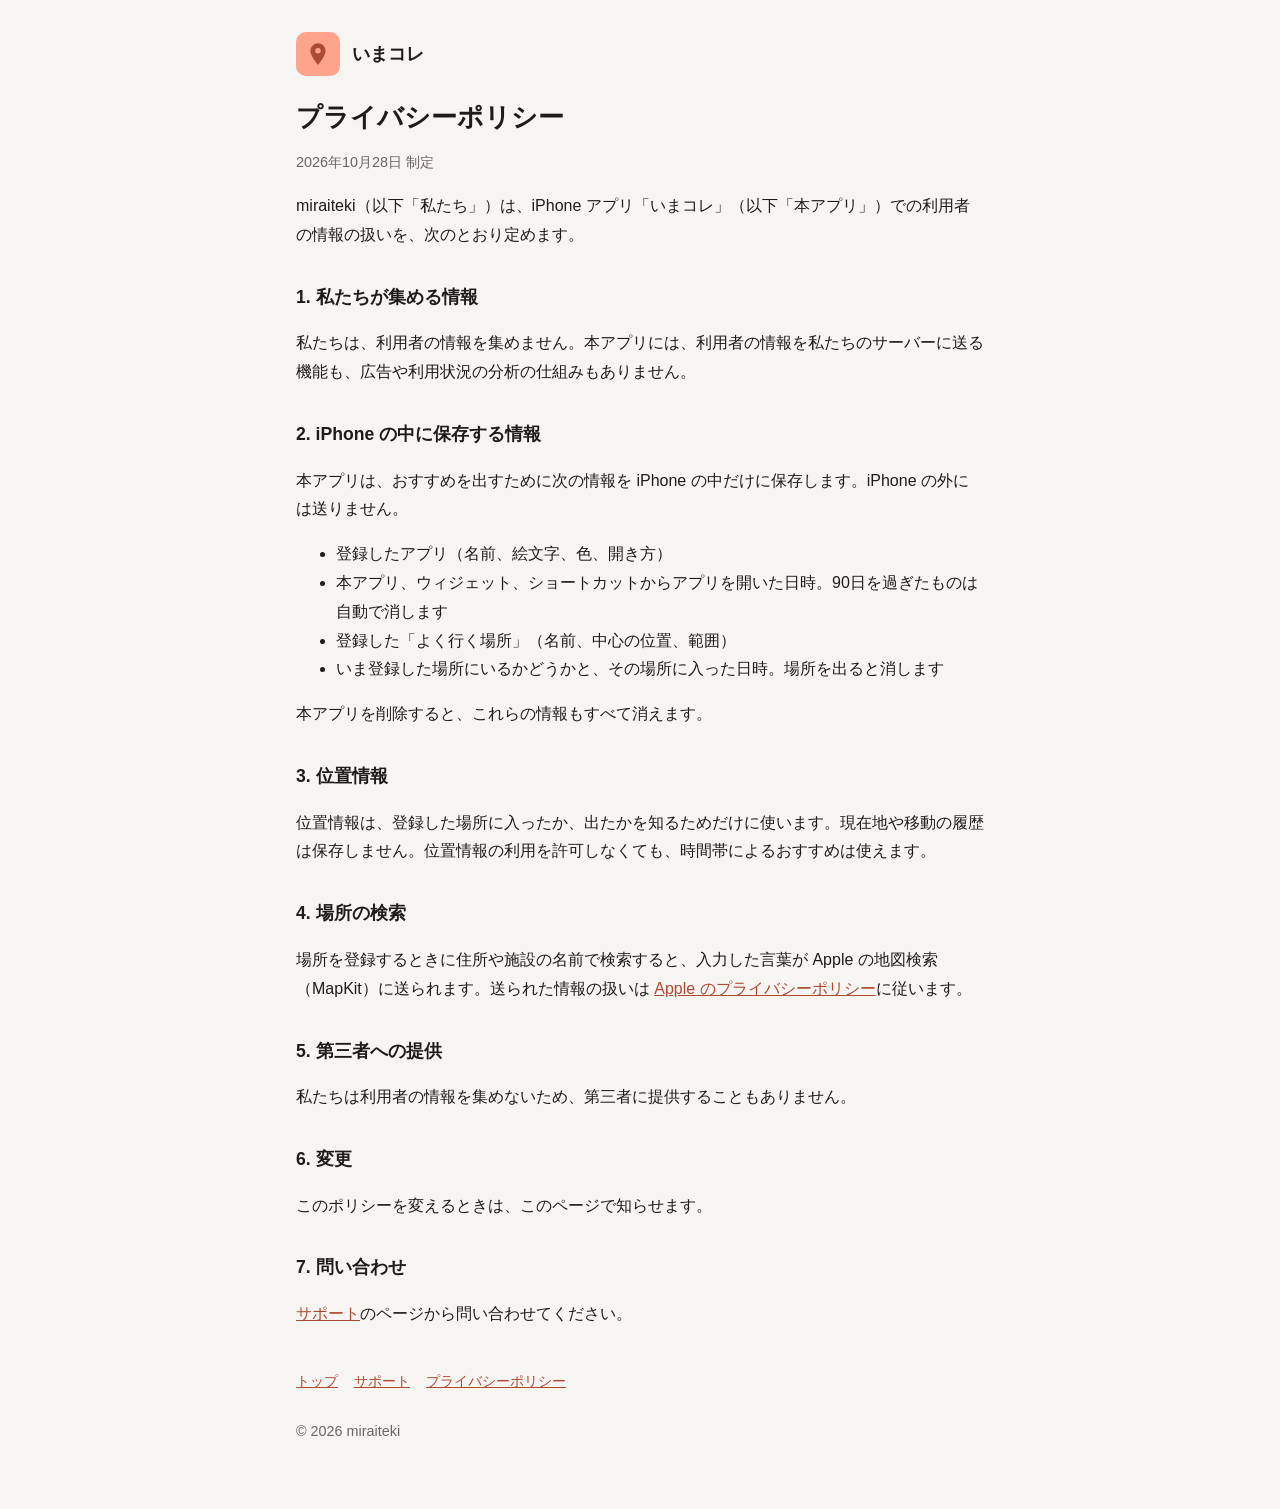
==== privacy.html @ 2f4b1772 "サポートページとプライバシーポリシーを公開する Co-Authored-By: Claude Opus 5.5 <noreply@anthropic.com>" ====
<!doctype html>
<html lang="ja">
<head>
<meta charset="utf-8">
<meta name="viewport" content="width=device-width, initial-scale=1">
<title>プライバシーポリシー - いまコレ</title>
<link rel="stylesheet" href="style.css">
</head>
<body>
<main>
<header><a href="./"><span class="logo"><svg viewBox="0 0 24 24" aria-hidden="true"><path fill="#AD4A33" d="M12 2a7 7 0 0 0-7 7c0 5.2 7 13 7 13s7-7.8 7-13a7 7 0 0 0-7-7Zm0 9.5A2.5 2.5 0 1 1 12 6.5a2.5 2.5 0 0 1 0 5Z"/></svg></span><span class="brand">いまコレ</span></a></header>
<h1>プライバシーポリシー</h1>
<p class="muted">2026年10月28日 制定</p>
<p>miraiteki（以下「私たち」）は、iPhone アプリ「いまコレ」（以下「本アプリ」）での利用者の情報の扱いを、次のとおり定めます。</p>
<h2>1. 私たちが集める情報</h2>
<p>私たちは、利用者の情報を集めません。本アプリには、利用者の情報を私たちのサーバーに送る機能も、広告や利用状況の分析の仕組みもありません。</p>
<h2>2. iPhone の中に保存する情報</h2>
<p>本アプリは、おすすめを出すために次の情報を iPhone の中だけに保存します。iPhone の外には送りません。</p>
<ul>
<li>登録したアプリ（名前、絵文字、色、開き方）</li>
<li>本アプリ、ウィジェット、ショートカットからアプリを開いた日時。90日を過ぎたものは自動で消します</li>
<li>登録した「よく行く場所」（名前、中心の位置、範囲）</li>
<li>いま登録した場所にいるかどうかと、その場所に入った日時。場所を出ると消します</li>
</ul>
<p>本アプリを削除すると、これらの情報もすべて消えます。</p>
<h2>3. 位置情報</h2>
<p>位置情報は、登録した場所に入ったか、出たかを知るためだけに使います。現在地や移動の履歴は保存しません。位置情報の利用を許可しなくても、時間帯によるおすすめは使えます。</p>
<h2>4. 場所の検索</h2>
<p>場所を登録するときに住所や施設の名前で検索すると、入力した言葉が Apple の地図検索（MapKit）に送られます。送られた情報の扱いは <a href="https://www.apple.com/jp/legal/privacy/">Apple のプライバシーポリシー</a>に従います。</p>
<h2>5. 第三者への提供</h2>
<p>私たちは利用者の情報を集めないため、第三者に提供することもありません。</p>
<h2>6. 変更</h2>
<p>このポリシーを変えるときは、このページで知らせます。</p>
<h2>7. 問い合わせ</h2>
<p><a href="support.html">サポート</a>のページから問い合わせてください。</p>
<nav><a href="./">トップ</a><a href="support.html">サポート</a><a href="privacy.html">プライバシーポリシー</a></nav>
<footer class="muted">© 2026 miraiteki</footer>
</main>
</body>
</html>
---- style.css ----
:root {
  --bg: #F7F5F2; --card: #FFFFFF; --text: #1E1C1A; --muted: #6B6560;
  --tint: #AD4A33; --coral: #FFA48C; --subtle: #FFEAE3;
}
@media (prefers-color-scheme: dark) {
  :root {
    --bg: #0E0D0C; --card: #1E1C1A; --text: #F2EFEB; --muted: #A8A29C;
    --tint: #FFB09A; --coral: #FF9E85; --subtle: #3A2620;
  }
}
* { box-sizing: border-box; }
body {
  margin: 0; background: var(--bg); color: var(--text);
  font-family: -apple-system, BlinkMacSystemFont, "Hiragino Sans", "Noto Sans JP", sans-serif;
  line-height: 1.8; -webkit-text-size-adjust: 100%;
}
main { max-width: 720px; margin: 0 auto; padding: 32px 16px 64px; }
header { display: flex; align-items: center; gap: 12px; margin-bottom: 24px; }
header a { color: inherit; text-decoration: none; display: flex; align-items: center; gap: 12px; }
.logo { width: 44px; height: 44px; border-radius: 10px; background: var(--coral); display: grid; place-items: center; }
.logo svg { width: 26px; height: 26px; }
.brand { font-weight: 700; font-size: 1.15rem; }
h1 { font-size: 1.6rem; line-height: 1.4; margin: 0 0 8px; }
h2 { font-size: 1.1rem; margin: 32px 0 8px; }
p, li { color: var(--text); }
.muted { color: var(--muted); font-size: .9rem; }
.card { background: var(--card); border-radius: 16px; padding: 20px; margin: 16px 0; }
a { color: var(--tint); }
.button {
  display: inline-block; background: var(--coral); color: #6B2A19; font-weight: 700;
  padding: 12px 20px; border-radius: 12px; text-decoration: none;
}
nav { display: flex; gap: 16px; flex-wrap: wrap; margin-top: 40px; font-size: .9rem; }
footer { margin-top: 24px; }
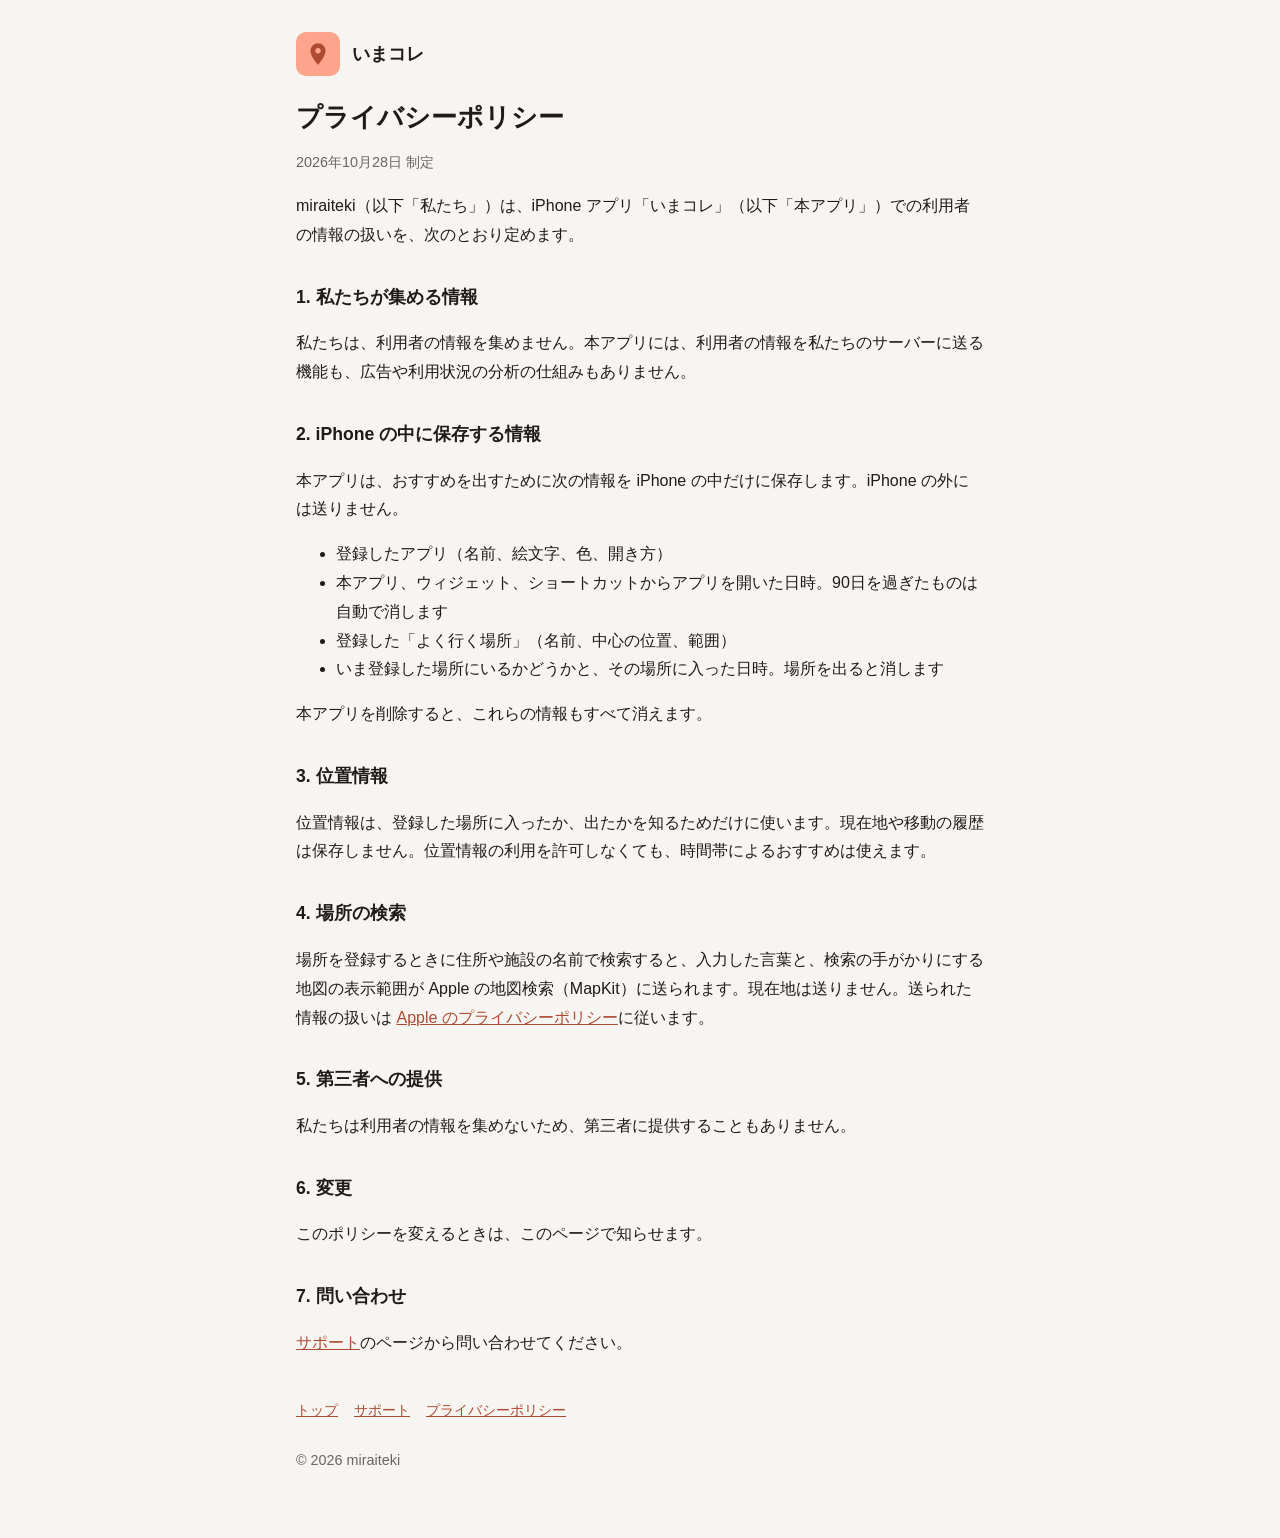
==== commit 2b15aa7b: "プライバシーポリシー: 場所の検索で地図の表示範囲も送ることを書く Co-Authored-By: Claude Opus 5.5 <noreply@anthropic.com>" ====
--- a/privacy.html
+++ b/privacy.html
@@ -26,7 +26,7 @@
 <h2>3. 位置情報</h2>
 <p>位置情報は、登録した場所に入ったか、出たかを知るためだけに使います。現在地や移動の履歴は保存しません。位置情報の利用を許可しなくても、時間帯によるおすすめは使えます。</p>
 <h2>4. 場所の検索</h2>
-<p>場所を登録するときに住所や施設の名前で検索すると、入力した言葉が Apple の地図検索（MapKit）に送られます。送られた情報の扱いは <a href="https://www.apple.com/jp/legal/privacy/">Apple のプライバシーポリシー</a>に従います。</p>
+<p>場所を登録するときに住所や施設の名前で検索すると、入力した言葉と、検索の手がかりにする地図の表示範囲が Apple の地図検索（MapKit）に送られます。現在地は送りません。送られた情報の扱いは <a href="https://www.apple.com/jp/legal/privacy/">Apple のプライバシーポリシー</a>に従います。</p>
 <h2>5. 第三者への提供</h2>
 <p>私たちは利用者の情報を集めないため、第三者に提供することもありません。</p>
 <h2>6. 変更</h2>
